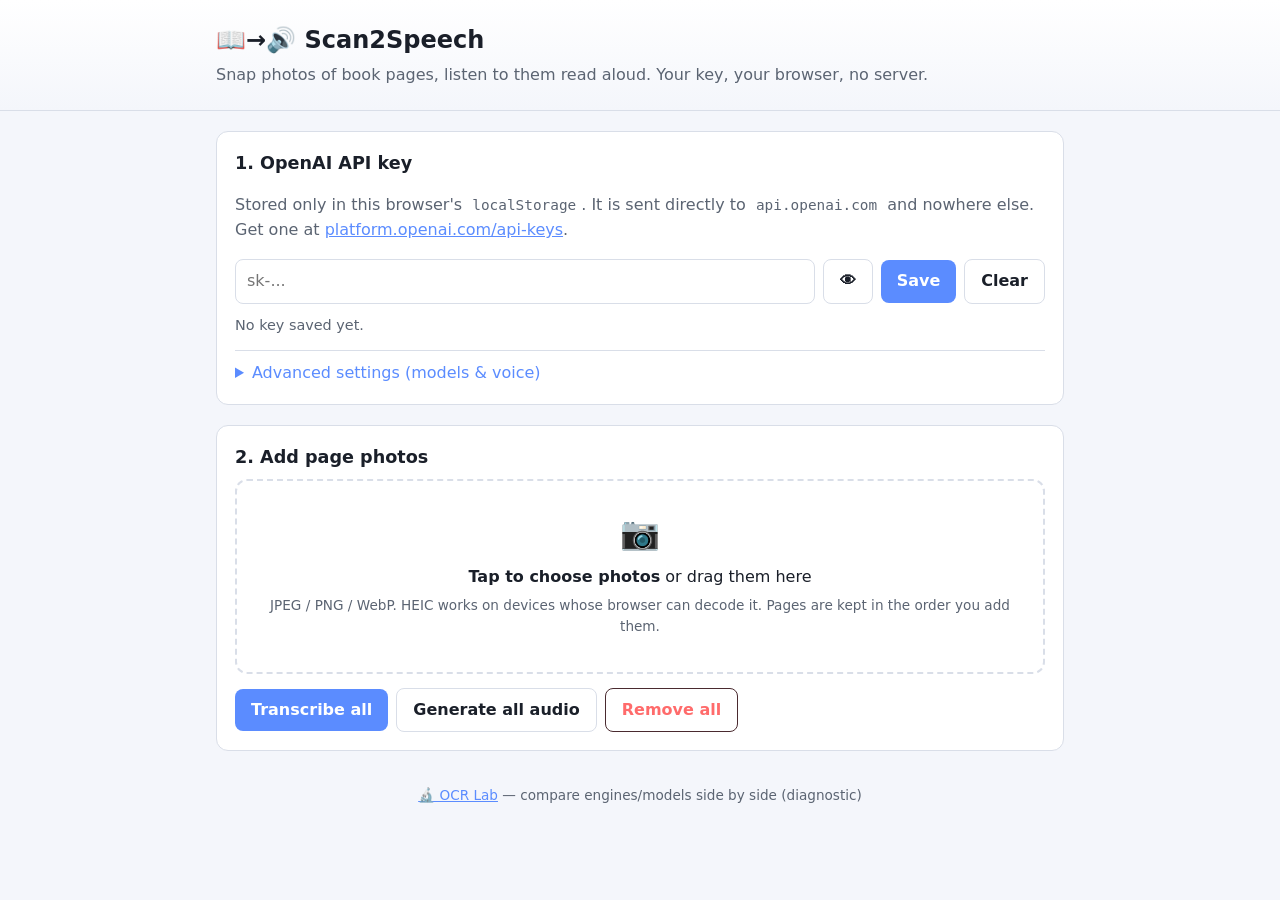
==== index.html @ 03aed1ec "Add OCR Lab (compare.html): side-by-side engine/model comparison + slicing + live reconcile tuning" ====
<!DOCTYPE html>
<html lang="en">
<head>
  <meta charset="UTF-8" />
  <meta name="viewport" content="width=device-width, initial-scale=1.0, viewport-fit=cover" />
  <meta name="color-scheme" content="dark light" />
  <title>Scan2Speech — photos of book pages → audio</title>
  <meta name="description" content="Turn photos of physical book pages into listenable audio with your own OpenAI API key. No server, no account — runs entirely in your browser." />
  <link rel="stylesheet" href="styles.css" />
</head>
<body>
  <header class="app-header">
    <div class="wrap">
      <h1>📖→🔊 Scan2Speech</h1>
      <p class="tagline">Snap photos of book pages, listen to them read aloud. Your key, your browser, no server.</p>
    </div>
  </header>

  <main class="wrap">
    <!-- ───────────────────────── API key ───────────────────────── -->
    <section class="card" id="keyCard">
      <h2>1. OpenAI API key</h2>
      <p class="muted">
        Stored only in this browser's <code>localStorage</code>. It is sent directly to
        <code>api.openai.com</code> and nowhere else. Get one at
        <a href="https://platform.openai.com/api-keys" target="_blank" rel="noopener">platform.openai.com/api-keys</a>.
      </p>
      <div class="row">
        <input id="apiKey" type="password" placeholder="sk-..." autocomplete="off" spellcheck="false" />
        <button id="toggleKey" class="ghost" type="button" title="Show / hide">👁</button>
        <button id="saveKey" type="button">Save</button>
        <button id="clearKey" class="ghost" type="button">Clear</button>
      </div>
      <p id="keyStatus" class="status" aria-live="polite"></p>

      <details id="settings">
        <summary>Advanced settings (models &amp; voice)</summary>
        <div class="settings-grid">
          <label>OCR engine
            <select id="ocrEngine">
              <option value="openai">OpenAI vision (generative)</option>
              <option value="google">Google Cloud Vision (true OCR)</option>
              <option value="reconcile">Both + reconcile (best quality, costs more)</option>
            </select>
            <span class="hint">Reconcile runs Google + OpenAI and merges them with a third pass — needs both keys.</span>
          </label>
          <label>Page language <span class="hint">(optional)</span>
            <input id="ocrLang" type="text" spellcheck="false" placeholder="e.g. Ukrainian or uk — blank to auto-detect" />
            <span class="hint">A hint that sharpens accuracy (language name or ISO code).</span>
          </label>
          <label class="full" id="googleKeyRow" hidden>Google Cloud Vision API key
            <span class="row" style="margin-top:5px">
              <input id="googleKey" type="password" placeholder="AIza..." autocomplete="off" spellcheck="false" />
              <button id="toggleGoogleKey" class="ghost" type="button" title="Show / hide">👁</button>
              <button id="saveGoogleKey" type="button">Save</button>
              <button id="clearGoogleKey" class="ghost" type="button">Clear</button>
            </span>
            <span class="hint" id="googleKeyStatus"></span>
            <span class="hint">Create it in Google Cloud Console with the <b>Cloud Vision API</b> enabled and no HTTP-referrer restriction (or one allowing this site). Sent straight from your browser, like the OpenAI key.</span>
          </label>
          <label id="visionModelRow">Vision model <span class="hint">(OpenAI engine)</span>
            <input id="visionModel" type="text" spellcheck="false" />
            <span class="hint">Any vision-capable chat model. <code>gpt-4o</code> is far more accurate on non-English / handwriting than <code>gpt-4o-mini</code>.</span>
          </label>
          <label>TTS model
            <select id="ttsModel">
              <option value="gpt-4o-mini-tts">gpt-4o-mini-tts (newest, steerable)</option>
              <option value="tts-1">tts-1 (fast)</option>
              <option value="tts-1-hd">tts-1-hd (higher quality)</option>
            </select>
            <input id="ttsModelCustom" type="text" spellcheck="false" placeholder="…or type a custom model id" />
          </label>
          <label>Voice
            <select id="voice"></select>
          </label>
          <label>Max characters per audio chunk
            <input id="maxChars" type="number" min="500" max="4000" step="100" />
            <span class="hint">Kept under the speech endpoint limit. Text is split on sentence boundaries.</span>
          </label>
          <label class="full">Voice instructions <span class="hint">(gpt-4o-mini-tts only)</span>
            <input id="ttsInstructions" type="text" placeholder="e.g. Read in a calm, clear narrator voice." />
          </label>
        </div>
      </details>
    </section>

    <!-- ───────────────────────── Upload ───────────────────────── -->
    <section class="card" id="uploadCard">
      <h2>2. Add page photos</h2>
      <div id="dropzone" class="dropzone" tabindex="0" role="button"
           aria-label="Add photos by clicking or dragging files here">
        <input id="fileInput" type="file" accept="image/*" multiple hidden />
        <div class="dz-inner">
          <div class="dz-icon">📷</div>
          <p><strong>Tap to choose photos</strong> or drag them here</p>
          <p class="muted small">JPEG / PNG / WebP. HEIC works on devices whose browser can decode it. Pages are kept in the order you add them.</p>
        </div>
      </div>
      <div class="row actions" id="batchActions" hidden>
        <button id="transcribeAll" type="button">Transcribe all</button>
        <button id="generateAll" type="button" class="ghost">Generate all audio</button>
        <button id="clearAll" type="button" class="ghost danger">Remove all</button>
        <span id="batchSummary" class="status push-right"></span>
      </div>
    </section>

    <!-- ───────────────────────── Pages ───────────────────────── -->
    <section id="pagesSection" hidden>
      <h2 class="sec-title">3. Review &amp; listen</h2>
      <p class="muted">Edit any transcription before (or after) generating audio — OCR is good but not perfect. Errors on one page never block the others.</p>
      <ol id="pages" class="pages"></ol>
    </section>

    <div class="footer-space"></div>
    <p class="muted small" style="text-align:center; padding:8px 0 24px">
      <a href="compare.html">🔬 OCR Lab</a> — compare engines/models side by side (diagnostic)
    </p>
  </main>

  <!-- ───────────────────────── Player ───────────────────────── -->
  <div id="playerBar" class="player" hidden>
    <div class="wrap player-inner">
      <button id="pBigPlay" class="big-play" type="button" title="Play / pause">▶</button>
      <div class="player-mid">
        <div id="pNow" class="p-now">Nothing playing</div>
        <input id="pSeek" class="seek" type="range" min="0" max="1000" value="0" step="1" aria-label="Seek within current segment" />
        <div class="p-times"><span id="pCur">0:00</span><span id="pDur">0:00</span></div>
      </div>
      <div class="player-ctrls">
        <button id="pPrev" class="ghost" type="button" title="Previous segment">⏮</button>
        <button id="pNext" class="ghost" type="button" title="Next segment">⏭</button>
        <select id="pSpeed" class="speed" title="Playback speed">
          <option value="0.75">0.75×</option>
          <option value="1" selected>1×</option>
          <option value="1.25">1.25×</option>
          <option value="1.5">1.5×</option>
          <option value="1.75">1.75×</option>
          <option value="2">2×</option>
        </select>
      </div>
    </div>
  </div>

  <audio id="audio" preload="auto"></audio>
  <div id="toast" class="toast" aria-live="assertive" hidden></div>

  <script src="app.js"></script>
</body>
</html>
---- styles.css ----
:root {
  --bg: #0f1115;
  --bg-2: #171a21;
  --card: #1b1f28;
  --line: #2a2f3a;
  --fg: #e7eaf0;
  --muted: #9aa3b2;
  --accent: #5b8cff;
  --accent-2: #3f6fe0;
  --good: #3ecf8e;
  --warn: #f5b14c;
  --bad: #ff6b6b;
  --radius: 12px;
  --maxw: 880px;
}

* { box-sizing: border-box; }

html, body {
  margin: 0;
  padding: 0;
  background: var(--bg);
  color: var(--fg);
  font: 16px/1.55 system-ui, -apple-system, "Segoe UI", Roboto, sans-serif;
}

.wrap { max-width: var(--maxw); margin: 0 auto; padding: 0 16px; }

a { color: var(--accent); }

code {
  background: var(--bg-2);
  padding: 1px 5px;
  border-radius: 5px;
  font-size: 0.9em;
}

.muted { color: var(--muted); }
.small { font-size: 0.85em; }
.push-right { margin-left: auto; }

/* ── header ── */
.app-header {
  border-bottom: 1px solid var(--line);
  background: linear-gradient(180deg, #141821, #0f1115);
  padding: 22px 0;
}
.app-header h1 { margin: 0 0 4px; font-size: 1.5rem; }
.tagline { margin: 0; color: var(--muted); }

/* ── cards ── */
main { padding-bottom: 120px; }
.card, #pagesSection { margin-top: 20px; }
.card {
  background: var(--card);
  border: 1px solid var(--line);
  border-radius: var(--radius);
  padding: 18px;
}
.card h2, .sec-title { margin: 0 0 8px; font-size: 1.1rem; }
.sec-title { margin-top: 24px; }

/* ── forms ── */
input[type=text], input[type=password], input[type=number], select, textarea {
  background: var(--bg-2);
  color: var(--fg);
  border: 1px solid var(--line);
  border-radius: 8px;
  padding: 9px 11px;
  font: inherit;
  width: 100%;
}
input:focus, select:focus, textarea:focus, button:focus-visible, .dropzone:focus-visible {
  outline: 2px solid var(--accent);
  outline-offset: 1px;
}

.row { display: flex; gap: 8px; align-items: center; flex-wrap: wrap; margin-top: 10px; }
.row input[type=password], .row input[type=text] { flex: 1 1 220px; }
.actions { margin-top: 14px; }

button {
  background: var(--accent);
  color: #fff;
  border: 0;
  border-radius: 8px;
  padding: 9px 16px;
  font: inherit;
  font-weight: 600;
  cursor: pointer;
  white-space: nowrap;
}
button:hover { background: var(--accent-2); }
button:disabled { opacity: 0.45; cursor: not-allowed; }
button.ghost {
  background: transparent;
  color: var(--fg);
  border: 1px solid var(--line);
}
button.ghost:hover { background: var(--bg-2); }
button.ghost.danger { color: var(--bad); border-color: #4a2a2f; }

.status { margin: 10px 0 0; min-height: 1.2em; font-size: 0.9em; color: var(--muted); }
.status.ok { color: var(--good); }
.status.err { color: var(--bad); }

/* ── settings ── */
details#settings { margin-top: 14px; border-top: 1px solid var(--line); padding-top: 10px; }
summary { cursor: pointer; color: var(--accent); user-select: none; }
.settings-grid { display: grid; grid-template-columns: 1fr 1fr; gap: 14px; margin-top: 14px; }
.settings-grid label { display: flex; flex-direction: column; gap: 5px; font-size: 0.9em; color: var(--muted); }
.settings-grid label.full { grid-column: 1 / -1; }
.settings-grid .hint { font-size: 0.8em; color: var(--muted); }
#ttsModelCustom { margin-top: 6px; }

/* ── dropzone ── */
.dropzone {
  border: 2px dashed var(--line);
  border-radius: var(--radius);
  padding: 28px 16px;
  text-align: center;
  cursor: pointer;
  transition: border-color .15s, background .15s;
}
.dropzone:hover, .dropzone.drag { border-color: var(--accent); background: rgba(91,140,255,0.06); }
.dz-icon { font-size: 2rem; }
.dz-inner p { margin: 6px 0; }

/* ── pages ── */
.pages { list-style: none; margin: 14px 0 0; padding: 0; display: flex; flex-direction: column; gap: 14px; }
.page {
  display: grid;
  grid-template-columns: 96px 1fr;
  gap: 14px;
  background: var(--card);
  border: 1px solid var(--line);
  border-radius: var(--radius);
  padding: 14px;
}
.page.playing { border-color: var(--accent); box-shadow: 0 0 0 1px var(--accent) inset; }
.page .thumb {
  width: 96px; height: 128px;
  object-fit: cover;
  border-radius: 8px;
  background: var(--bg-2);
  border: 1px solid var(--line);
}
.page-body { min-width: 0; }
.page-head { display: flex; align-items: center; gap: 10px; flex-wrap: wrap; }
.page-num { font-weight: 700; }
.page-name { color: var(--muted); font-size: 0.85em; overflow: hidden; text-overflow: ellipsis; white-space: nowrap; max-width: 40%; }

.badge {
  font-size: 0.75em;
  padding: 2px 9px;
  border-radius: 999px;
  border: 1px solid var(--line);
  color: var(--muted);
  white-space: nowrap;
}
.badge.b-transcribing, .badge.b-generating { color: var(--warn); border-color: #4a3f24; }
.badge.b-transcribed { color: var(--accent); border-color: #2a3a5e; }
.badge.b-audio { color: var(--good); border-color: #244a37; }
.badge.b-error { color: var(--bad); border-color: #4a2a2f; }

.page textarea { margin-top: 10px; min-height: 96px; resize: vertical; line-height: 1.5; }
.page-actions { display: flex; gap: 8px; flex-wrap: wrap; margin-top: 10px; align-items: center; }
.page-actions button { padding: 6px 12px; font-size: 0.88em; }
.page-err { color: var(--bad); font-size: 0.85em; margin-top: 8px; }
.chips { font-size: 0.78em; color: var(--muted); }
.spinner {
  width: 13px; height: 13px; border-radius: 50%;
  border: 2px solid var(--line); border-top-color: var(--accent);
  display: inline-block; animation: spin .8s linear infinite; vertical-align: -2px;
}
@keyframes spin { to { transform: rotate(360deg); } }

/* ── player ── */
.player {
  position: fixed; left: 0; right: 0; bottom: 0;
  background: rgba(20,24,32,0.97);
  border-top: 1px solid var(--line);
  backdrop-filter: blur(8px);
  padding: 10px 0 calc(10px + env(safe-area-inset-bottom));
  z-index: 50;
}
.player-inner { display: flex; align-items: center; gap: 14px; }
.big-play {
  width: 52px; height: 52px; border-radius: 50%;
  font-size: 1.2rem; padding: 0; flex: 0 0 auto;
}
.player-mid { flex: 1 1 auto; min-width: 0; }
.p-now { font-size: 0.85em; color: var(--muted); white-space: nowrap; overflow: hidden; text-overflow: ellipsis; }
.seek { width: 100%; margin: 4px 0 0; accent-color: var(--accent); }
.p-times { display: flex; justify-content: space-between; font-size: 0.72em; color: var(--muted); }
.player-ctrls { display: flex; align-items: center; gap: 6px; flex: 0 0 auto; }
.player-ctrls .ghost { padding: 8px 10px; }
.speed { width: auto; padding: 6px 8px; }

/* ── toast ── */
.toast {
  position: fixed; left: 50%; bottom: 96px; transform: translateX(-50%);
  background: #2a1f24; color: var(--fg);
  border: 1px solid var(--bad);
  padding: 10px 16px; border-radius: 10px;
  max-width: 90%; z-index: 60; box-shadow: 0 6px 24px rgba(0,0,0,0.4);
}

.footer-space { height: 12px; }

/* ── responsive ── */
@media (max-width: 560px) {
  .settings-grid { grid-template-columns: 1fr; }
  .page { grid-template-columns: 64px 1fr; }
  .page .thumb { width: 64px; height: 86px; }
  .player-ctrls .ghost { padding: 8px; }
  .speed { padding: 6px 4px; }
}

@media (prefers-color-scheme: light) {
  :root {
    --bg: #f4f6fb; --bg-2: #fff; --card: #fff; --line: #d9dee8;
    --fg: #1a1f29; --muted: #5b6472;
  }
  .app-header { background: linear-gradient(180deg, #fff, #f4f6fb); }
  .toast { background: #fff; }
}
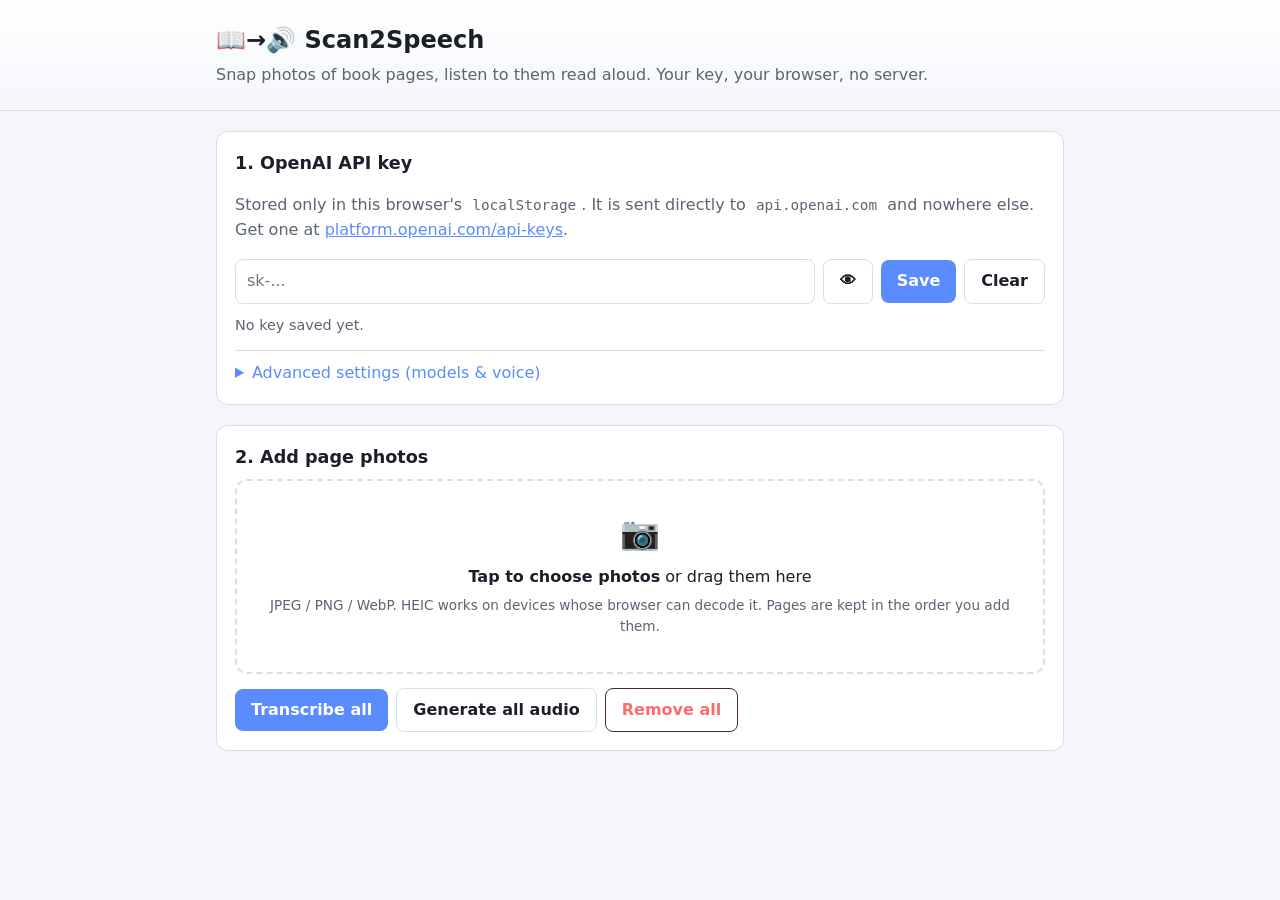
==== commit b107f33d: "Streamline to OpenAI-only: remove Google Vision + reconcile + OCR lab; gpt-5.5 default with settings" ====
--- a/index.html
+++ b/index.html
@@ -36,31 +36,13 @@
       <details id="settings">
         <summary>Advanced settings (models &amp; voice)</summary>
         <div class="settings-grid">
-          <label>OCR engine
-            <select id="ocrEngine">
-              <option value="openai">OpenAI vision (generative)</option>
-              <option value="google">Google Cloud Vision (true OCR)</option>
-              <option value="reconcile">Both + reconcile (best quality, costs more)</option>
-            </select>
-            <span class="hint">Reconcile runs Google + OpenAI and merges them with a third pass — needs both keys.</span>
+          <label>Vision model
+            <input id="visionModel" type="text" spellcheck="false" />
+            <span class="hint">Any vision-capable chat model. <code>gpt-5.5</code> (default) tested most faithful on dense non-English pages; <code>gpt-4o</code>/<code>gpt-4.1</code> are good fallbacks. Avoid <code>-mini</code> (misreads).</span>
           </label>
           <label>Page language <span class="hint">(optional)</span>
-            <input id="ocrLang" type="text" spellcheck="false" placeholder="e.g. Ukrainian or uk — blank to auto-detect" />
-            <span class="hint">A hint that sharpens accuracy (language name or ISO code).</span>
-          </label>
-          <label class="full" id="googleKeyRow" hidden>Google Cloud Vision API key
-            <span class="row" style="margin-top:5px">
-              <input id="googleKey" type="password" placeholder="AIza..." autocomplete="off" spellcheck="false" />
-              <button id="toggleGoogleKey" class="ghost" type="button" title="Show / hide">👁</button>
-              <button id="saveGoogleKey" type="button">Save</button>
-              <button id="clearGoogleKey" class="ghost" type="button">Clear</button>
-            </span>
-            <span class="hint" id="googleKeyStatus"></span>
-            <span class="hint">Create it in Google Cloud Console with the <b>Cloud Vision API</b> enabled and no HTTP-referrer restriction (or one allowing this site). Sent straight from your browser, like the OpenAI key.</span>
-          </label>
-          <label id="visionModelRow">Vision model <span class="hint">(OpenAI engine)</span>
-            <input id="visionModel" type="text" spellcheck="false" />
-            <span class="hint">Any vision-capable chat model. <code>gpt-4o</code> is far more accurate on non-English / handwriting than <code>gpt-4o-mini</code>.</span>
+            <input id="ocrLang" type="text" spellcheck="false" placeholder="e.g. Ukrainian — blank to auto-detect" />
+            <span class="hint">A hint that sharpens transcription accuracy.</span>
           </label>
           <label>TTS model
             <select id="ttsModel">
@@ -112,9 +94,6 @@
     </section>
 
     <div class="footer-space"></div>
-    <p class="muted small" style="text-align:center; padding:8px 0 24px">
-      <a href="compare.html">🔬 OCR Lab</a> — compare engines/models side by side (diagnostic)
-    </p>
   </main>
 
   <!-- ───────────────────────── Player ───────────────────────── -->
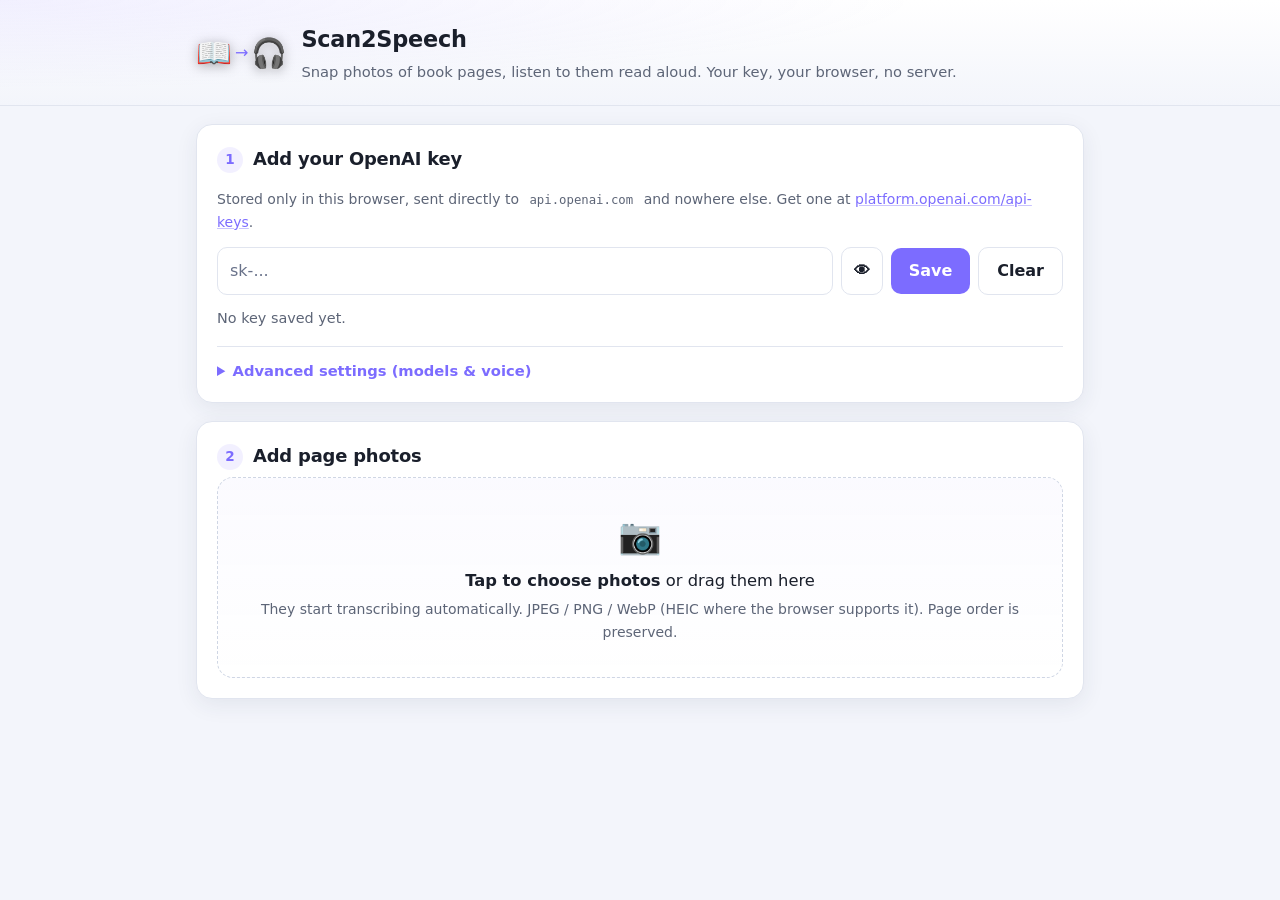
==== commit 310db116: "Usability + design pass: auto-transcribe on upload, scroll-to-pages, progress bar, refreshed UI" ====
--- a/index.html
+++ b/index.html
@@ -10,24 +10,29 @@
 </head>
 <body>
   <header class="app-header">
-    <div class="wrap">
-      <h1>📖→🔊 Scan2Speech</h1>
-      <p class="tagline">Snap photos of book pages, listen to them read aloud. Your key, your browser, no server.</p>
+    <div class="wrap header-inner">
+      <div class="logo">📖<span class="logo-arrow">→</span>🎧</div>
+      <div>
+        <h1>Scan2Speech</h1>
+        <p class="tagline">Snap photos of book pages, listen to them read aloud. Your key, your browser, no server.</p>
+      </div>
     </div>
   </header>
 
   <main class="wrap">
     <!-- ───────────────────────── API key ───────────────────────── -->
     <section class="card" id="keyCard">
-      <h2>1. OpenAI API key</h2>
-      <p class="muted">
-        Stored only in this browser's <code>localStorage</code>. It is sent directly to
-        <code>api.openai.com</code> and nowhere else. Get one at
-        <a href="https://platform.openai.com/api-keys" target="_blank" rel="noopener">platform.openai.com/api-keys</a>.
+      <div class="card-head">
+        <span class="step">1</span>
+        <h2>Add your OpenAI key</h2>
+      </div>
+      <p class="muted small">
+        Stored only in this browser, sent directly to <code>api.openai.com</code> and nowhere else.
+        Get one at <a href="https://platform.openai.com/api-keys" target="_blank" rel="noopener">platform.openai.com/api-keys</a>.
       </p>
       <div class="row">
         <input id="apiKey" type="password" placeholder="sk-..." autocomplete="off" spellcheck="false" />
-        <button id="toggleKey" class="ghost" type="button" title="Show / hide">👁</button>
+        <button id="toggleKey" class="ghost icon" type="button" title="Show / hide" aria-label="Show or hide key">👁</button>
         <button id="saveKey" type="button">Save</button>
         <button id="clearKey" class="ghost" type="button">Clear</button>
       </div>
@@ -68,28 +73,39 @@
 
     <!-- ───────────────────────── Upload ───────────────────────── -->
     <section class="card" id="uploadCard">
-      <h2>2. Add page photos</h2>
+      <div class="card-head">
+        <span class="step">2</span>
+        <h2>Add page photos</h2>
+      </div>
       <div id="dropzone" class="dropzone" tabindex="0" role="button"
            aria-label="Add photos by clicking or dragging files here">
         <input id="fileInput" type="file" accept="image/*" multiple hidden />
         <div class="dz-inner">
           <div class="dz-icon">📷</div>
-          <p><strong>Tap to choose photos</strong> or drag them here</p>
-          <p class="muted small">JPEG / PNG / WebP. HEIC works on devices whose browser can decode it. Pages are kept in the order you add them.</p>
+          <p class="dz-title"><strong>Tap to choose photos</strong> or drag them here</p>
+          <p class="muted small">They start transcribing automatically. JPEG / PNG / WebP (HEIC where the browser supports it). Page order is preserved.</p>
         </div>
       </div>
-      <div class="row actions" id="batchActions" hidden>
-        <button id="transcribeAll" type="button">Transcribe all</button>
-        <button id="generateAll" type="button" class="ghost">Generate all audio</button>
-        <button id="clearAll" type="button" class="ghost danger">Remove all</button>
-        <span id="batchSummary" class="status push-right"></span>
+      <div class="batch-bar" id="batchActions" hidden>
+        <div class="progress-track" id="progressWrap"><div class="progress-fill" id="progressFill"></div></div>
+        <div class="batch-row">
+          <span id="batchSummary" class="status"></span>
+          <span class="batch-btns">
+            <button id="generateAll" type="button">🎧 Generate all audio</button>
+            <button id="transcribeAll" type="button" class="ghost">Re-transcribe all</button>
+            <button id="clearAll" type="button" class="ghost danger">Remove all</button>
+          </span>
+        </div>
       </div>
     </section>
 
     <!-- ───────────────────────── Pages ───────────────────────── -->
     <section id="pagesSection" hidden>
-      <h2 class="sec-title">3. Review &amp; listen</h2>
-      <p class="muted">Edit any transcription before (or after) generating audio — OCR is good but not perfect. Errors on one page never block the others.</p>
+      <div class="card-head">
+        <span class="step">3</span>
+        <h2>Review &amp; listen</h2>
+      </div>
+      <p class="muted small">Edit any transcription before (or after) generating audio — OCR is good but not perfect. An error on one page never blocks the others.</p>
       <ol id="pages" class="pages"></ol>
     </section>
 
@@ -106,8 +122,8 @@
         <div class="p-times"><span id="pCur">0:00</span><span id="pDur">0:00</span></div>
       </div>
       <div class="player-ctrls">
-        <button id="pPrev" class="ghost" type="button" title="Previous segment">⏮</button>
-        <button id="pNext" class="ghost" type="button" title="Next segment">⏭</button>
+        <button id="pPrev" class="ghost icon" type="button" title="Previous segment">⏮</button>
+        <button id="pNext" class="ghost icon" type="button" title="Next segment">⏭</button>
         <select id="pSpeed" class="speed" title="Playback speed">
           <option value="0.75">0.75×</option>
           <option value="1" selected>1×</option>
--- a/styles.css
+++ b/styles.css
@@ -1,17 +1,21 @@
 :root {
-  --bg: #0f1115;
-  --bg-2: #171a21;
-  --card: #1b1f28;
-  --line: #2a2f3a;
-  --fg: #e7eaf0;
-  --muted: #9aa3b2;
-  --accent: #5b8cff;
-  --accent-2: #3f6fe0;
-  --good: #3ecf8e;
+  --bg: #0e1016;
+  --bg-2: #161922;
+  --card: #1a1e29;
+  --line: #2b3140;
+  --line-2: #3a4256;
+  --fg: #eaedf4;
+  --muted: #98a1b3;
+  --accent: #7c6cff;
+  --accent-2: #6a58f5;
+  --accent-soft: rgba(124, 108, 255, 0.14);
+  --good: #43d6a0;
   --warn: #f5b14c;
   --bad: #ff6b6b;
-  --radius: 12px;
-  --maxw: 880px;
+  --radius: 16px;
+  --radius-sm: 10px;
+  --maxw: 920px;
+  --shadow: 0 8px 30px rgba(0, 0, 0, 0.28);
 }
 
 * { box-sizing: border-box; }
@@ -21,207 +25,265 @@
   padding: 0;
   background: var(--bg);
   color: var(--fg);
-  font: 16px/1.55 system-ui, -apple-system, "Segoe UI", Roboto, sans-serif;
+  font: 16px/1.6 system-ui, -apple-system, "Segoe UI", Roboto, sans-serif;
+  -webkit-font-smoothing: antialiased;
 }
 
 .wrap { max-width: var(--maxw); margin: 0 auto; padding: 0 16px; }
-
-a { color: var(--accent); }
+a { color: var(--accent); text-decoration-color: rgba(124, 108, 255, 0.4); }
 
 code {
   background: var(--bg-2);
-  padding: 1px 5px;
-  border-radius: 5px;
-  font-size: 0.9em;
+  padding: 1px 6px;
+  border-radius: 6px;
+  font-size: 0.88em;
 }
 
 .muted { color: var(--muted); }
-.small { font-size: 0.85em; }
-.push-right { margin-left: auto; }
+.small { font-size: 0.875em; }
 
 /* ── header ── */
 .app-header {
   border-bottom: 1px solid var(--line);
-  background: linear-gradient(180deg, #141821, #0f1115);
+  background:
+    radial-gradient(120% 140% at 0% 0%, rgba(124, 108, 255, 0.16), transparent 60%),
+    linear-gradient(180deg, #141826, var(--bg));
   padding: 22px 0;
 }
-.app-header h1 { margin: 0 0 4px; font-size: 1.5rem; }
-.tagline { margin: 0; color: var(--muted); }
-
-/* ── cards ── */
-main { padding-bottom: 120px; }
-.card, #pagesSection { margin-top: 20px; }
+.header-inner { display: flex; align-items: center; gap: 14px; }
+.logo { font-size: 1.8rem; display: flex; align-items: center; gap: 2px; filter: drop-shadow(0 2px 6px rgba(0,0,0,0.3)); }
+.logo-arrow { font-size: 1rem; color: var(--accent); margin: 0 1px; }
+.app-header h1 { margin: 0; font-size: 1.4rem; letter-spacing: -0.01em; }
+.tagline { margin: 2px 0 0; color: var(--muted); font-size: 0.92rem; }
+
+/* ── layout ── */
+main { padding-bottom: 132px; }
+.card { margin-top: 18px; }
 .card {
   background: var(--card);
   border: 1px solid var(--line);
   border-radius: var(--radius);
-  padding: 18px;
-}
-.card h2, .sec-title { margin: 0 0 8px; font-size: 1.1rem; }
-.sec-title { margin-top: 24px; }
+  padding: 20px;
+  box-shadow: var(--shadow);
+}
+.card-head { display: flex; align-items: center; gap: 10px; margin-bottom: 6px; }
+.card-head h2, #pagesSection h2 { margin: 0; font-size: 1.12rem; letter-spacing: -0.01em; }
+.step {
+  display: inline-grid; place-items: center;
+  width: 26px; height: 26px; flex: 0 0 auto;
+  border-radius: 50%;
+  background: var(--accent-soft); color: var(--accent);
+  font-size: 0.85rem; font-weight: 700;
+}
+#pagesSection { margin-top: 26px; }
+#pagesSection .card-head { margin-bottom: 6px; }
 
 /* ── forms ── */
 input[type=text], input[type=password], input[type=number], select, textarea {
   background: var(--bg-2);
   color: var(--fg);
   border: 1px solid var(--line);
-  border-radius: 8px;
-  padding: 9px 11px;
+  border-radius: var(--radius-sm);
+  padding: 10px 12px;
   font: inherit;
   width: 100%;
-}
-input:focus, select:focus, textarea:focus, button:focus-visible, .dropzone:focus-visible {
-  outline: 2px solid var(--accent);
-  outline-offset: 1px;
-}
-
-.row { display: flex; gap: 8px; align-items: center; flex-wrap: wrap; margin-top: 10px; }
+  transition: border-color .15s, box-shadow .15s;
+}
+input::placeholder, textarea::placeholder { color: #69728a; }
+input:focus, select:focus, textarea:focus {
+  outline: none;
+  border-color: var(--accent);
+  box-shadow: 0 0 0 3px var(--accent-soft);
+}
+button:focus-visible, .dropzone:focus-visible { outline: 2px solid var(--accent); outline-offset: 2px; }
+
+.row { display: flex; gap: 8px; align-items: center; flex-wrap: wrap; margin-top: 12px; }
 .row input[type=password], .row input[type=text] { flex: 1 1 220px; }
-.actions { margin-top: 14px; }
 
 button {
   background: var(--accent);
   color: #fff;
   border: 0;
-  border-radius: 8px;
-  padding: 9px 16px;
+  border-radius: var(--radius-sm);
+  padding: 10px 18px;
   font: inherit;
   font-weight: 600;
   cursor: pointer;
   white-space: nowrap;
+  transition: background .15s, transform .05s, opacity .15s;
 }
 button:hover { background: var(--accent-2); }
-button:disabled { opacity: 0.45; cursor: not-allowed; }
-button.ghost {
-  background: transparent;
-  color: var(--fg);
-  border: 1px solid var(--line);
-}
-button.ghost:hover { background: var(--bg-2); }
-button.ghost.danger { color: var(--bad); border-color: #4a2a2f; }
-
-.status { margin: 10px 0 0; min-height: 1.2em; font-size: 0.9em; color: var(--muted); }
+button:active { transform: translateY(1px); }
+button:disabled { opacity: 0.4; cursor: not-allowed; }
+button.ghost { background: transparent; color: var(--fg); border: 1px solid var(--line); }
+button.ghost:hover { background: var(--bg-2); border-color: var(--line-2); }
+button.ghost.danger { color: var(--bad); border-color: #4a2a30; }
+button.ghost.danger:hover { background: rgba(255, 107, 107, 0.08); }
+button.icon { padding: 10px 12px; }
+
+.status { margin: 12px 0 0; min-height: 1.2em; font-size: 0.9em; color: var(--muted); }
 .status.ok { color: var(--good); }
 .status.err { color: var(--bad); }
 
 /* ── settings ── */
-details#settings { margin-top: 14px; border-top: 1px solid var(--line); padding-top: 10px; }
-summary { cursor: pointer; color: var(--accent); user-select: none; }
-.settings-grid { display: grid; grid-template-columns: 1fr 1fr; gap: 14px; margin-top: 14px; }
-.settings-grid label { display: flex; flex-direction: column; gap: 5px; font-size: 0.9em; color: var(--muted); }
+details#settings { margin-top: 16px; border-top: 1px solid var(--line); padding-top: 12px; }
+summary { cursor: pointer; color: var(--accent); user-select: none; font-size: 0.92rem; font-weight: 600; }
+.settings-grid { display: grid; grid-template-columns: 1fr 1fr; gap: 16px; margin-top: 16px; }
+.settings-grid label { display: flex; flex-direction: column; gap: 6px; font-size: 0.9em; color: var(--muted); }
 .settings-grid label.full { grid-column: 1 / -1; }
-.settings-grid .hint { font-size: 0.8em; color: var(--muted); }
+.settings-grid .hint { font-size: 0.8em; color: var(--muted); opacity: 0.85; }
 #ttsModelCustom { margin-top: 6px; }
 
 /* ── dropzone ── */
 .dropzone {
-  border: 2px dashed var(--line);
+  border: 1.5px dashed var(--line-2);
   border-radius: var(--radius);
-  padding: 28px 16px;
+  padding: 30px 16px;
   text-align: center;
   cursor: pointer;
-  transition: border-color .15s, background .15s;
-}
-.dropzone:hover, .dropzone.drag { border-color: var(--accent); background: rgba(91,140,255,0.06); }
-.dz-icon { font-size: 2rem; }
-.dz-inner p { margin: 6px 0; }
+  transition: border-color .15s, background .15s, transform .1s;
+  background: linear-gradient(180deg, rgba(124,108,255,0.03), transparent);
+}
+.dropzone:hover, .dropzone.drag {
+  border-color: var(--accent);
+  background: var(--accent-soft);
+}
+.dropzone.drag { transform: scale(1.005); }
+.dz-icon { font-size: 2.2rem; }
+.dz-title { margin: 8px 0 4px; font-size: 1.02rem; }
+.dz-inner p { margin: 4px 0; }
+
+/* ── batch bar ── */
+.batch-bar { margin-top: 16px; }
+.progress-track {
+  height: 6px;
+  border-radius: 999px;
+  background: var(--bg-2);
+  overflow: hidden;
+  border: 1px solid var(--line);
+}
+.progress-fill {
+  height: 100%;
+  width: 0%;
+  border-radius: 999px;
+  background: linear-gradient(90deg, var(--accent), #57c8ff);
+  transition: width .35s ease;
+}
+.batch-row { display: flex; align-items: center; gap: 12px; flex-wrap: wrap; margin-top: 10px; }
+.batch-row .status { margin: 0; flex: 1 1 auto; }
+.batch-btns { display: flex; gap: 8px; flex-wrap: wrap; }
+.batch-btns button { padding: 8px 14px; font-size: 0.92em; }
 
 /* ── pages ── */
-.pages { list-style: none; margin: 14px 0 0; padding: 0; display: flex; flex-direction: column; gap: 14px; }
+.pages { list-style: none; margin: 16px 0 0; padding: 0; display: flex; flex-direction: column; gap: 14px; }
 .page {
   display: grid;
-  grid-template-columns: 96px 1fr;
-  gap: 14px;
+  grid-template-columns: 92px 1fr;
+  gap: 16px;
   background: var(--card);
   border: 1px solid var(--line);
   border-radius: var(--radius);
-  padding: 14px;
-}
-.page.playing { border-color: var(--accent); box-shadow: 0 0 0 1px var(--accent) inset; }
+  padding: 16px;
+  box-shadow: var(--shadow);
+  transition: border-color .2s, box-shadow .2s;
+}
+.page.playing { border-color: var(--accent); box-shadow: 0 0 0 1px var(--accent), 0 0 24px rgba(124,108,255,0.18); }
 .page .thumb {
-  width: 96px; height: 128px;
+  width: 92px; height: 124px;
   object-fit: cover;
-  border-radius: 8px;
+  border-radius: var(--radius-sm);
   background: var(--bg-2);
   border: 1px solid var(--line);
 }
 .page-body { min-width: 0; }
 .page-head { display: flex; align-items: center; gap: 10px; flex-wrap: wrap; }
-.page-num { font-weight: 700; }
-.page-name { color: var(--muted); font-size: 0.85em; overflow: hidden; text-overflow: ellipsis; white-space: nowrap; max-width: 40%; }
+.page-num { font-weight: 700; font-size: 0.98rem; }
+.page-name { color: var(--muted); font-size: 0.82em; overflow: hidden; text-overflow: ellipsis; white-space: nowrap; max-width: 38%; }
 
 .badge {
-  font-size: 0.75em;
-  padding: 2px 9px;
+  font-size: 0.74em;
+  font-weight: 600;
+  padding: 3px 10px;
   border-radius: 999px;
   border: 1px solid var(--line);
   color: var(--muted);
   white-space: nowrap;
-}
-.badge.b-transcribing, .badge.b-generating { color: var(--warn); border-color: #4a3f24; }
-.badge.b-transcribed { color: var(--accent); border-color: #2a3a5e; }
-.badge.b-audio { color: var(--good); border-color: #244a37; }
-.badge.b-error { color: var(--bad); border-color: #4a2a2f; }
-
-.page textarea { margin-top: 10px; min-height: 96px; resize: vertical; line-height: 1.5; }
-.page-actions { display: flex; gap: 8px; flex-wrap: wrap; margin-top: 10px; align-items: center; }
-.page-actions button { padding: 6px 12px; font-size: 0.88em; }
-.page-err { color: var(--bad); font-size: 0.85em; margin-top: 8px; }
+  display: inline-flex; align-items: center; gap: 5px;
+}
+.badge.b-transcribing, .badge.b-generating { color: var(--warn); border-color: #4a3f24; background: rgba(245,177,76,0.08); }
+.badge.b-transcribed { color: #8aa6ff; border-color: #2c3a63; background: rgba(124,108,255,0.08); }
+.badge.b-audio { color: var(--good); border-color: #234a3a; background: rgba(67,214,160,0.08); }
+.badge.b-error { color: var(--bad); border-color: #4a2a30; background: rgba(255,107,107,0.08); }
+
+.page textarea { margin-top: 12px; min-height: 110px; resize: vertical; line-height: 1.6; }
+.page-actions { display: flex; gap: 8px; flex-wrap: wrap; margin-top: 12px; align-items: center; }
+.page-actions button { padding: 7px 13px; font-size: 0.86em; }
+.page-err { color: var(--bad); font-size: 0.85em; margin-top: 10px; background: rgba(255,107,107,0.07); border: 1px solid #4a2a30; border-radius: var(--radius-sm); padding: 8px 10px; }
 .chips { font-size: 0.78em; color: var(--muted); }
 .spinner {
-  width: 13px; height: 13px; border-radius: 50%;
-  border: 2px solid var(--line); border-top-color: var(--accent);
-  display: inline-block; animation: spin .8s linear infinite; vertical-align: -2px;
+  width: 12px; height: 12px; border-radius: 50%;
+  border: 2px solid rgba(255,255,255,0.18); border-top-color: currentColor;
+  display: inline-block; animation: spin .7s linear infinite;
 }
 @keyframes spin { to { transform: rotate(360deg); } }
 
 /* ── player ── */
 .player {
   position: fixed; left: 0; right: 0; bottom: 0;
-  background: rgba(20,24,32,0.97);
+  background: rgba(20, 23, 32, 0.86);
   border-top: 1px solid var(--line);
-  backdrop-filter: blur(8px);
-  padding: 10px 0 calc(10px + env(safe-area-inset-bottom));
+  backdrop-filter: blur(14px); -webkit-backdrop-filter: blur(14px);
+  padding: 12px 0 calc(12px + env(safe-area-inset-bottom));
   z-index: 50;
+  box-shadow: 0 -8px 30px rgba(0,0,0,0.3);
 }
 .player-inner { display: flex; align-items: center; gap: 14px; }
 .big-play {
-  width: 52px; height: 52px; border-radius: 50%;
-  font-size: 1.2rem; padding: 0; flex: 0 0 auto;
+  width: 56px; height: 56px; border-radius: 50%;
+  font-size: 1.25rem; padding: 0; flex: 0 0 auto;
+  box-shadow: 0 4px 16px rgba(124,108,255,0.4);
 }
 .player-mid { flex: 1 1 auto; min-width: 0; }
-.p-now { font-size: 0.85em; color: var(--muted); white-space: nowrap; overflow: hidden; text-overflow: ellipsis; }
-.seek { width: 100%; margin: 4px 0 0; accent-color: var(--accent); }
-.p-times { display: flex; justify-content: space-between; font-size: 0.72em; color: var(--muted); }
+.p-now { font-size: 0.86em; color: var(--fg); white-space: nowrap; overflow: hidden; text-overflow: ellipsis; font-weight: 500; }
+.seek { width: 100%; margin: 6px 0 0; accent-color: var(--accent); height: 4px; }
+.p-times { display: flex; justify-content: space-between; font-size: 0.72em; color: var(--muted); margin-top: 2px; }
 .player-ctrls { display: flex; align-items: center; gap: 6px; flex: 0 0 auto; }
-.player-ctrls .ghost { padding: 8px 10px; }
-.speed { width: auto; padding: 6px 8px; }
+.player-ctrls .icon { padding: 9px 11px; }
+.speed { width: auto; padding: 8px 8px; }
 
 /* ── toast ── */
 .toast {
-  position: fixed; left: 50%; bottom: 96px; transform: translateX(-50%);
-  background: #2a1f24; color: var(--fg);
-  border: 1px solid var(--bad);
-  padding: 10px 16px; border-radius: 10px;
-  max-width: 90%; z-index: 60; box-shadow: 0 6px 24px rgba(0,0,0,0.4);
-}
+  position: fixed; left: 50%; bottom: 104px; transform: translateX(-50%);
+  background: #232838; color: var(--fg);
+  border: 1px solid var(--line-2);
+  padding: 11px 18px; border-radius: 12px;
+  max-width: 90%; z-index: 60; box-shadow: 0 8px 30px rgba(0,0,0,0.45);
+  font-size: 0.92em;
+  animation: toast-in .2s ease;
+}
+@keyframes toast-in { from { opacity: 0; transform: translate(-50%, 8px); } }
 
 .footer-space { height: 12px; }
 
 /* ── responsive ── */
 @media (max-width: 560px) {
   .settings-grid { grid-template-columns: 1fr; }
-  .page { grid-template-columns: 64px 1fr; }
-  .page .thumb { width: 64px; height: 86px; }
-  .player-ctrls .ghost { padding: 8px; }
-  .speed { padding: 6px 4px; }
+  .page { grid-template-columns: 60px 1fr; gap: 12px; padding: 13px; }
+  .page .thumb { width: 60px; height: 82px; }
+  .batch-row .status { flex-basis: 100%; }
+  .player-ctrls .icon { padding: 9px; }
+  .speed { padding: 8px 4px; }
+  .app-header h1 { font-size: 1.25rem; }
 }
 
 @media (prefers-color-scheme: light) {
   :root {
-    --bg: #f4f6fb; --bg-2: #fff; --card: #fff; --line: #d9dee8;
-    --fg: #1a1f29; --muted: #5b6472;
+    --bg: #f3f5fb; --bg-2: #fff; --card: #fff; --line: #e1e5ef; --line-2: #cfd6e4;
+    --fg: #1a1f2b; --muted: #5d6577;
+    --accent-soft: rgba(124, 108, 255, 0.1);
+    --shadow: 0 6px 22px rgba(40, 50, 80, 0.08);
   }
-  .app-header { background: linear-gradient(180deg, #fff, #f4f6fb); }
+  .app-header { background: radial-gradient(120% 140% at 0% 0%, rgba(124,108,255,0.1), transparent 60%), linear-gradient(180deg, #fff, var(--bg)); }
+  .player { background: rgba(255,255,255,0.85); }
   .toast { background: #fff; }
 }
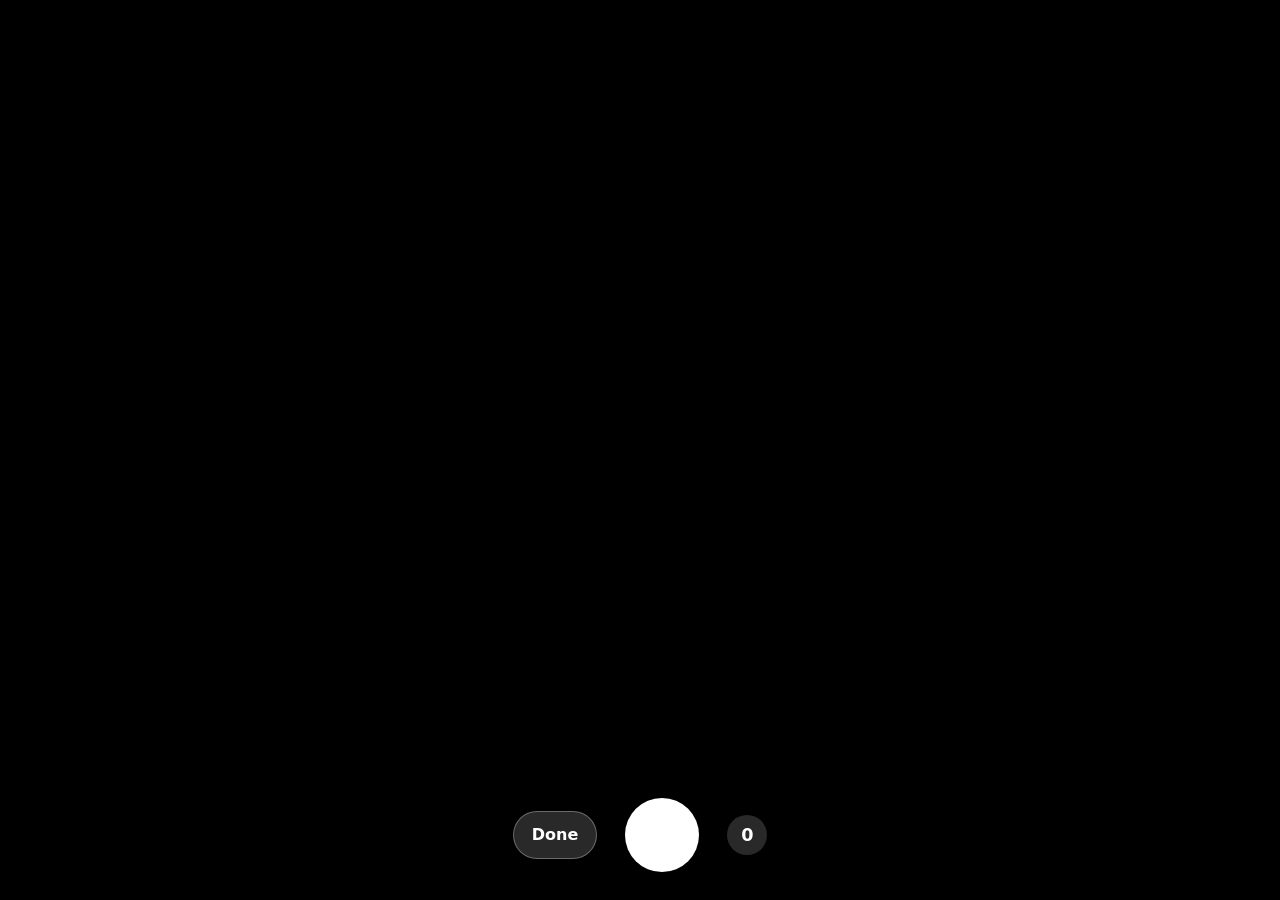
==== commit bdc484ba: "Add in-app camera capture + per-page rotate and best-effort auto-fix (orient/deskew/crop), non-destr" ====
--- a/index.html
+++ b/index.html
@@ -67,6 +67,7 @@
           <label class="full">Voice instructions <span class="hint">(gpt-4o-mini-tts only)</span>
             <input id="ttsInstructions" type="text" placeholder="e.g. Read in a calm, clear narrator voice." />
           </label>
+          <label class="full check"><input id="autoFix" type="checkbox" /> Auto-straighten &amp; crop new photos <span class="hint">(orient, deskew, trim to text)</span></label>
         </div>
       </details>
     </section>
@@ -77,13 +78,14 @@
         <span class="step">2</span>
         <h2>Add page photos</h2>
       </div>
+      <button id="cameraBtn" type="button" class="cam-open">📷 Take photos with camera</button>
       <div id="dropzone" class="dropzone" tabindex="0" role="button"
            aria-label="Add photos by clicking or dragging files here">
         <input id="fileInput" type="file" accept="image/*" multiple hidden />
         <div class="dz-inner">
-          <div class="dz-icon">📷</div>
-          <p class="dz-title"><strong>Tap to choose photos</strong> or drag them here</p>
-          <p class="muted small">They start transcribing automatically. JPEG / PNG / WebP (HEIC where the browser supports it). Page order is preserved.</p>
+          <div class="dz-icon">🖼️</div>
+          <p class="dz-title"><strong>…or choose existing photos</strong> (or drag them here)</p>
+          <p class="muted small">They start transcribing automatically and are auto-straightened &amp; cropped. JPEG / PNG / WebP (HEIC where the browser supports it). Page order is preserved.</p>
         </div>
       </div>
       <div class="batch-bar" id="batchActions" hidden>
@@ -91,7 +93,8 @@
         <div class="batch-row">
           <span id="batchSummary" class="status"></span>
           <span class="batch-btns">
-            <button id="generateAll" type="button">🎧 Generate all audio</button>
+            <button id="generateAll" type="button">🎧 Convert all to audio</button>
+            <button id="downloadAll" type="button" class="ghost">⬇ Download all</button>
             <button id="transcribeAll" type="button" class="ghost">Re-transcribe all</button>
             <button id="clearAll" type="button" class="ghost danger">Remove all</button>
           </span>
@@ -111,6 +114,17 @@
 
     <div class="footer-space"></div>
   </main>
+
+  <!-- ───────────────────────── Camera ───────────────────────── -->
+  <div id="cameraOverlay" class="cam" hidden>
+    <video id="camVideo" class="cam-video" playsinline autoplay muted></video>
+    <p id="camError" class="cam-error" hidden></p>
+    <div class="cam-controls">
+      <button id="camClose" type="button" class="cam-done">Done</button>
+      <button id="camShutter" type="button" class="cam-shutter" aria-label="Capture photo"></button>
+      <span id="camCount" class="cam-count" title="Photos captured">0</span>
+    </div>
+  </div>
 
   <!-- ───────────────────────── Player ───────────────────────── -->
   <div id="playerBar" class="player" hidden>
--- a/styles.css
+++ b/styles.css
@@ -153,6 +153,56 @@
 .dz-title { margin: 8px 0 4px; font-size: 1.02rem; }
 .dz-inner p { margin: 4px 0; }
 
+/* ── camera ── */
+.cam-open {
+  width: 100%;
+  padding: 14px;
+  font-size: 1.02rem;
+  margin-bottom: 12px;
+  box-shadow: 0 4px 16px rgba(124, 108, 255, 0.32);
+}
+.check { flex-direction: row !important; align-items: center; gap: 8px !important; color: var(--fg) !important; }
+.check input { width: auto; }
+.act-sep { width: 1px; align-self: stretch; background: var(--line); margin: 0 2px; }
+.page-actions .icon { padding: 7px 10px; font-size: 1rem; line-height: 1; }
+
+.cam {
+  position: fixed; inset: 0; z-index: 100;
+  background: #000;
+  display: flex; flex-direction: column; align-items: center; justify-content: center;
+}
+.cam-video { width: 100%; height: 100%; object-fit: contain; }
+.cam-error {
+  position: absolute; top: 16px; left: 16px; right: 16px;
+  background: rgba(40, 20, 24, 0.92); color: #fff;
+  border: 1px solid var(--bad); border-radius: 12px; padding: 12px 14px;
+  font-size: 0.9rem;
+}
+.cam-controls {
+  position: absolute; left: 0; right: 0; bottom: 0;
+  display: flex; align-items: center; justify-content: center; gap: 28px;
+  padding: 20px 20px calc(28px + env(safe-area-inset-bottom));
+  background: linear-gradient(180deg, transparent, rgba(0, 0, 0, 0.55));
+}
+.cam-done {
+  background: rgba(255, 255, 255, 0.16); color: #fff;
+  border: 1px solid rgba(255, 255, 255, 0.3);
+  padding: 10px 18px; border-radius: 999px;
+}
+.cam-done:hover { background: rgba(255, 255, 255, 0.26); }
+.cam-shutter {
+  width: 74px; height: 74px; border-radius: 50%; padding: 0;
+  background: #fff; border: 4px solid rgba(255, 255, 255, 0.55);
+  box-shadow: 0 0 0 2px rgba(0, 0, 0, 0.3);
+  transition: transform .1s;
+}
+.cam-shutter:hover { background: #fff; }
+.cam-shutter:active, .cam-shutter.flash { transform: scale(0.9); }
+.cam-count {
+  min-width: 40px; text-align: center; color: #fff; font-weight: 700; font-size: 1.1rem;
+  background: rgba(255, 255, 255, 0.16); border-radius: 999px; padding: 6px 10px;
+}
+
 /* ── batch bar ── */
 .batch-bar { margin-top: 16px; }
 .progress-track {
@@ -194,7 +244,29 @@
   border-radius: var(--radius-sm);
   background: var(--bg-2);
   border: 1px solid var(--line);
-}
+  display: block;
+}
+.thumb-link {
+  position: relative;
+  display: block;
+  width: 92px; height: 124px;
+  border-radius: var(--radius-sm);
+  overflow: hidden;
+  cursor: zoom-in;
+}
+.thumb-link .thumb { width: 100%; height: 100%; border-radius: 0; transition: transform .2s, filter .2s; }
+.thumb-link:hover .thumb, .thumb-link:focus-visible .thumb { transform: scale(1.06); filter: brightness(1.08); }
+.thumb-zoom {
+  position: absolute; right: 4px; bottom: 4px;
+  width: 20px; height: 20px;
+  display: grid; place-items: center;
+  font-size: 0.7rem; color: #fff;
+  background: rgba(0, 0, 0, 0.55);
+  border-radius: 6px;
+  opacity: 0; transition: opacity .15s;
+  pointer-events: none;
+}
+.thumb-link:hover .thumb-zoom, .thumb-link:focus-visible .thumb-zoom { opacity: 1; }
 .page-body { min-width: 0; }
 .page-head { display: flex; align-items: center; gap: 10px; flex-wrap: wrap; }
 .page-num { font-weight: 700; font-size: 0.98rem; }
@@ -269,7 +341,7 @@
 @media (max-width: 560px) {
   .settings-grid { grid-template-columns: 1fr; }
   .page { grid-template-columns: 60px 1fr; gap: 12px; padding: 13px; }
-  .page .thumb { width: 60px; height: 82px; }
+  .page .thumb, .thumb-link { width: 60px; height: 82px; }
   .batch-row .status { flex-basis: 100%; }
   .player-ctrls .icon { padding: 9px; }
   .speed { padding: 8px 4px; }
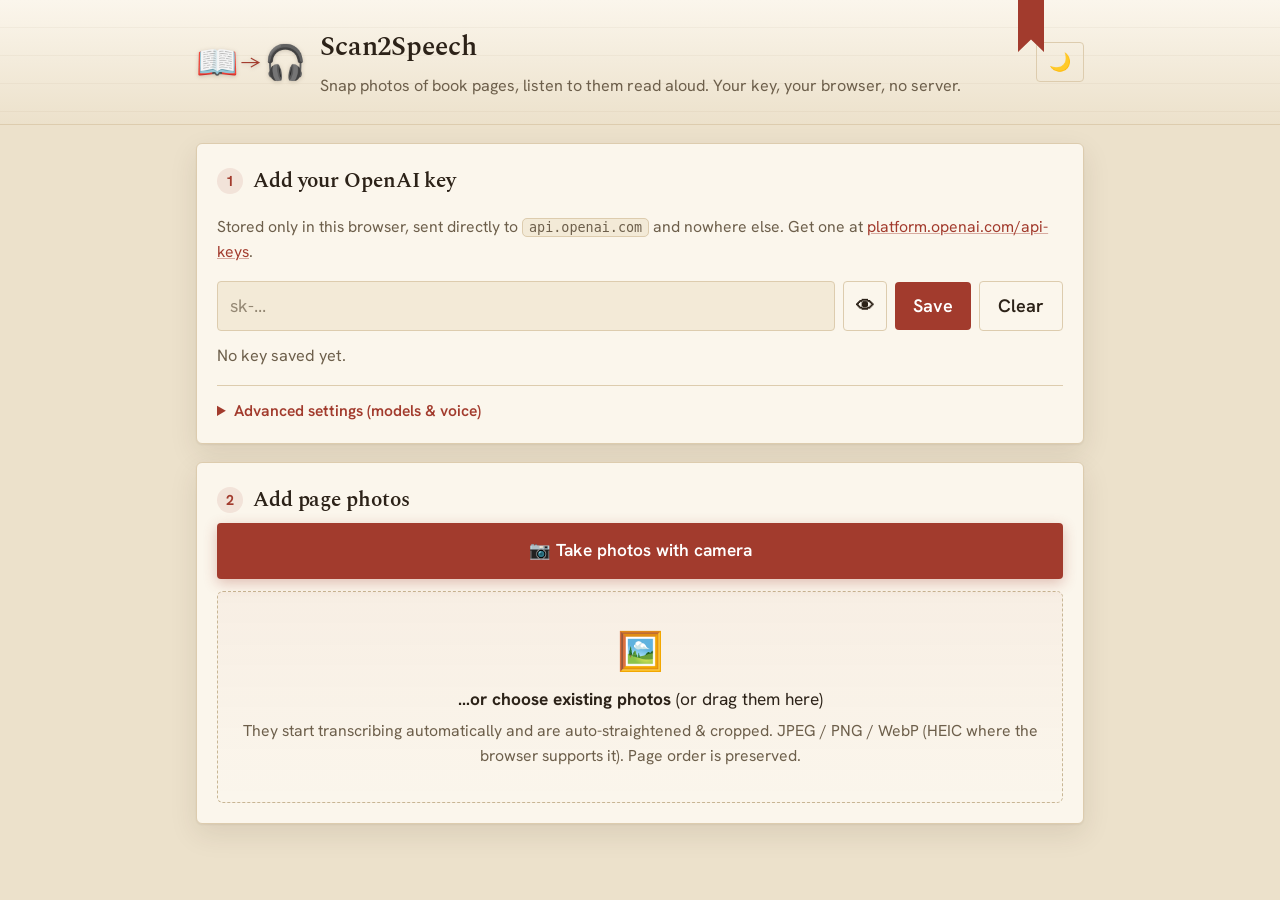
==== commit d54a0e4d: "Theme: paper-book look + day/night toggle (Claude Design hand-off); keep [hidden] camera fix" ====
--- a/index.html
+++ b/index.html
@@ -3,9 +3,19 @@
 <head>
   <meta charset="UTF-8" />
   <meta name="viewport" content="width=device-width, initial-scale=1.0, viewport-fit=cover" />
-  <meta name="color-scheme" content="dark light" />
+  <meta name="color-scheme" content="light dark" />
   <title>Scan2Speech — photos of book pages → audio</title>
   <meta name="description" content="Turn photos of physical book pages into listenable audio with your own OpenAI API key. No server, no account — runs entirely in your browser." />
+  <script>
+    /* Resolve theme before paint: saved choice → else system preference. */
+    (function () {
+      try {
+        var saved = localStorage.getItem('s2s-theme');
+        var sys = matchMedia('(prefers-color-scheme: dark)').matches ? 'dark' : 'light';
+        document.documentElement.setAttribute('data-theme', saved || sys);
+      } catch (e) {}
+    })();
+  </script>
   <link rel="stylesheet" href="styles.css" />
 </head>
 <body>
@@ -16,6 +26,8 @@
         <h1>Scan2Speech</h1>
         <p class="tagline">Snap photos of book pages, listen to them read aloud. Your key, your browser, no server.</p>
       </div>
+      <span class="bookmark-ribbon" aria-hidden="true"></span>
+      <button id="themeToggle" class="ghost icon theme-toggle" type="button" aria-label="Switch theme">🌙</button>
     </div>
   </header>
 
@@ -153,6 +165,28 @@
   <audio id="audio" preload="auto"></audio>
   <div id="toast" class="toast" aria-live="assertive" hidden></div>
 
+  <script>
+    /* Day/night toggle — flips <html data-theme>, persists the choice. */
+    (function () {
+      var btn = document.getElementById('themeToggle');
+      if (!btn) return;
+      var root = document.documentElement;
+      function sync() {
+        var dark = root.getAttribute('data-theme') === 'dark';
+        btn.textContent = dark ? '\u2600\uFE0F' : '\uD83C\uDF19';
+        var label = dark ? 'Switch to day reading' : 'Switch to night reading';
+        btn.setAttribute('aria-label', label);
+        btn.title = label;
+      }
+      sync();
+      btn.addEventListener('click', function () {
+        var next = root.getAttribute('data-theme') === 'dark' ? 'light' : 'dark';
+        root.setAttribute('data-theme', next);
+        try { localStorage.setItem('s2s-theme', next); } catch (e) {}
+        sync();
+      });
+    })();
+  </script>
   <script src="app.js"></script>
 </body>
 </html>
--- a/styles.css
+++ b/styles.css
@@ -1,42 +1,88 @@
+/* ============================================================
+   Scan2Speech — paper-book theme
+   Drop-in replacement for styles.css. Same selectors as the
+   original; restyled to feel like reading a paper book.
+
+   THEME MODEL — explicit day/night toggle:
+   • Theming keys off  <html data-theme="light|dark">.
+   • A tiny inline script in index.html sets that attribute before
+     paint — from the saved choice, else the system preference —
+     so there's no flash and the in-app toggle can override it.
+   • Day reading is the default; night reading is the dark block.
+
+   Bookmark-ribbon red accent; Spectral serif for reading, Hanken
+   Grotesk for UI. Fonts + ribbon are pure CSS — no markup needed
+   beyond the toggle button.
+   ============================================================ */
+
+@import url('https://fonts.googleapis.com/css2?family=Hanken+Grotesk:wght@400;500;600;700&family=Spectral:ital,wght@0,400;0,500;0,600;0,700;1,400;1,500&display=swap');
+
 :root {
-  --bg: #0e1016;
-  --bg-2: #161922;
-  --card: #1a1e29;
-  --line: #2b3140;
-  --line-2: #3a4256;
-  --fg: #eaedf4;
-  --muted: #98a1b3;
-  --accent: #7c6cff;
-  --accent-2: #6a58f5;
-  --accent-soft: rgba(124, 108, 255, 0.14);
-  --good: #43d6a0;
-  --warn: #f5b14c;
-  --bad: #ff6b6b;
-  --radius: 16px;
-  --radius-sm: 10px;
+  color-scheme: light;
+
+  /* Paper surfaces (day reading) */
+  --bg: #ece1cb;      /* tan desk — page */
+  --bg-2: #f3ead7;    /* inset fields */
+  --card: #fbf6ec;    /* paper sheet */
+  --line: #ddccae;    /* hairline rule */
+  --line-2: #c8b694;  /* stronger rule */
+  --fg: #2c2218;      /* warm ink text */
+  --muted: #6d5f4b;
+
+  /* Bookmark-ribbon accent + library status colors */
+  --accent: #a23b2d;
+  --accent-2: #87291d;
+  --accent-soft: rgba(162, 59, 45, 0.10);
+  --good: #4f7a4d;    /* clothbound green — audio ready */
+  --warn: #bd8a3c;    /* sepia ochre — in-progress */
+  --bad: #b23a2e;     /* brick red — error */
+  --ink-blue: #3a567e;/* fountain-pen ink — transcribed */
+
+  --radius: 6px;
+  --radius-sm: 4px;
   --maxw: 920px;
-  --shadow: 0 8px 30px rgba(0, 0, 0, 0.28);
+  --shadow: 0 1px 2px rgba(58, 42, 22, 0.06), 0 10px 28px rgba(58, 42, 22, 0.10);
+
+  --font-serif: "Spectral", Georgia, "Iowan Old Style", "Times New Roman", serif;
+  --font-sans: "Hanken Grotesk", system-ui, -apple-system, "Segoe UI", Roboto, sans-serif;
+}
+
+/* ── night reading (candle-lit sepia) — explicit or resolved-from-system ── */
+:root[data-theme="dark"] {
+  color-scheme: dark;
+  --bg: #1c1711; --bg-2: #18130d; --card: #2a231b; --line: #3c3225; --line-2: #51442f;
+  --fg: #ece0cc; --muted: #a89880;
+  --accent: #cc5a46; --accent-2: #b2402e; --accent-soft: rgba(204, 90, 70, 0.15);
+  --good: #7bb07a; --warn: #d9a857; --bad: #e0705f; --ink-blue: #8aa6d0;
+  --shadow: 0 1px 2px rgba(0, 0, 0, 0.30), 0 12px 30px rgba(0, 0, 0, 0.42);
 }
 
 * { box-sizing: border-box; }
+
+/* The hidden attribute must always win over component display rules
+ * (e.g. .cam/.player set display, which would otherwise override it). */
+[hidden] { display: none !important; }
 
 html, body {
   margin: 0;
   padding: 0;
   background: var(--bg);
   color: var(--fg);
-  font: 16px/1.6 system-ui, -apple-system, "Segoe UI", Roboto, sans-serif;
+  font: 1.0625rem/1.6 var(--font-sans);
   -webkit-font-smoothing: antialiased;
 }
 
 .wrap { max-width: var(--maxw); margin: 0 auto; padding: 0 16px; }
-a { color: var(--accent); text-decoration-color: rgba(124, 108, 255, 0.4); }
+a { color: var(--accent); text-decoration-color: rgba(162, 59, 45, 0.4); }
+:root[data-theme="dark"] a { text-decoration-color: rgba(204, 90, 70, 0.45); }
 
 code {
   background: var(--bg-2);
+  border: 1px solid var(--line);
   padding: 1px 6px;
-  border-radius: 6px;
-  font-size: 0.88em;
+  border-radius: 5px;
+  font-size: 0.85em;
+  font-family: ui-monospace, SFMono-Regular, "SF Mono", Menlo, Consolas, monospace;
 }
 
 .muted { color: var(--muted); }
@@ -46,15 +92,27 @@
 .app-header {
   border-bottom: 1px solid var(--line);
   background:
-    radial-gradient(120% 140% at 0% 0%, rgba(124, 108, 255, 0.16), transparent 60%),
-    linear-gradient(180deg, #141826, var(--bg));
-  padding: 22px 0;
-}
-.header-inner { display: flex; align-items: center; gap: 14px; }
-.logo { font-size: 1.8rem; display: flex; align-items: center; gap: 2px; filter: drop-shadow(0 2px 6px rgba(0,0,0,0.3)); }
-.logo-arrow { font-size: 1rem; color: var(--accent); margin: 0 1px; }
-.app-header h1 { margin: 0; font-size: 1.4rem; letter-spacing: -0.01em; }
-.tagline { margin: 2px 0 0; color: var(--muted); font-size: 0.92rem; }
+    repeating-linear-gradient(180deg, transparent 0 27px, rgba(120, 90, 50, 0.05) 27px 28px),
+    linear-gradient(180deg, var(--card), var(--bg));
+  padding: 26px 0;
+}
+.header-inner { position: relative; display: flex; align-items: center; gap: 14px; }
+/* bookmark ribbon hanging from the header's top edge, just left of the toggle */
+.bookmark-ribbon {
+  position: absolute; top: -26px; right: 56px;
+  width: 26px; height: 52px;
+  background: var(--accent);
+  clip-path: polygon(0 0, 100% 0, 100% 100%, 50% 76%, 0 100%);
+  box-shadow: 0 4px 8px rgba(58, 42, 22, 0.22);
+  pointer-events: none;
+}
+.logo { font-size: 2rem; display: flex; align-items: center; gap: 2px; filter: drop-shadow(0 1px 2px rgba(58, 42, 22, 0.2)); }
+.logo-arrow { font-size: 1.05rem; color: var(--accent); margin: 0 1px; }
+.app-header h1 { margin: 0; font-family: var(--font-serif); font-weight: 600; font-size: 1.6rem; letter-spacing: -0.005em; }
+.tagline { margin: 3px 0 0; color: var(--muted); font-size: 0.95rem; }
+
+/* day/night toggle button (pushed to the far right of the header row) */
+.theme-toggle { margin-left: auto; align-self: center; font-size: 1.05rem; line-height: 1; }
 
 /* ── layout ── */
 main { padding-bottom: 132px; }
@@ -67,7 +125,7 @@
   box-shadow: var(--shadow);
 }
 .card-head { display: flex; align-items: center; gap: 10px; margin-bottom: 6px; }
-.card-head h2, #pagesSection h2 { margin: 0; font-size: 1.12rem; letter-spacing: -0.01em; }
+.card-head h2, #pagesSection h2 { margin: 0; font-family: var(--font-serif); font-weight: 600; font-size: 1.25rem; letter-spacing: -0.005em; }
 .step {
   display: inline-grid; place-items: center;
   width: 26px; height: 26px; flex: 0 0 auto;
@@ -89,7 +147,7 @@
   width: 100%;
   transition: border-color .15s, box-shadow .15s;
 }
-input::placeholder, textarea::placeholder { color: #69728a; }
+input::placeholder, textarea::placeholder { color: var(--muted); opacity: 0.7; }
 input:focus, select:focus, textarea:focus {
   outline: none;
   border-color: var(--accent);
@@ -117,8 +175,8 @@
 button:disabled { opacity: 0.4; cursor: not-allowed; }
 button.ghost { background: transparent; color: var(--fg); border: 1px solid var(--line); }
 button.ghost:hover { background: var(--bg-2); border-color: var(--line-2); }
-button.ghost.danger { color: var(--bad); border-color: #4a2a30; }
-button.ghost.danger:hover { background: rgba(255, 107, 107, 0.08); }
+button.ghost.danger { color: var(--bad); border-color: rgba(178, 58, 46, 0.45); }
+button.ghost.danger:hover { background: rgba(178, 58, 46, 0.08); }
 button.icon { padding: 10px 12px; }
 
 .status { margin: 12px 0 0; min-height: 1.2em; font-size: 0.9em; color: var(--muted); }
@@ -142,7 +200,7 @@
   text-align: center;
   cursor: pointer;
   transition: border-color .15s, background .15s, transform .1s;
-  background: linear-gradient(180deg, rgba(124,108,255,0.03), transparent);
+  background: linear-gradient(180deg, rgba(162, 59, 45, 0.04), transparent);
 }
 .dropzone:hover, .dropzone.drag {
   border-color: var(--accent);
@@ -159,7 +217,7 @@
   padding: 14px;
   font-size: 1.02rem;
   margin-bottom: 12px;
-  box-shadow: 0 4px 16px rgba(124, 108, 255, 0.32);
+  box-shadow: 0 4px 14px rgba(162, 59, 45, 0.30);
 }
 .check { flex-direction: row !important; align-items: center; gap: 8px !important; color: var(--fg) !important; }
 .check input { width: auto; }
@@ -216,7 +274,7 @@
   height: 100%;
   width: 0%;
   border-radius: 999px;
-  background: linear-gradient(90deg, var(--accent), #57c8ff);
+  background: linear-gradient(90deg, var(--warn), var(--accent));
   transition: width .35s ease;
 }
 .batch-row { display: flex; align-items: center; gap: 12px; flex-wrap: wrap; margin-top: 10px; }
@@ -237,7 +295,7 @@
   box-shadow: var(--shadow);
   transition: border-color .2s, box-shadow .2s;
 }
-.page.playing { border-color: var(--accent); box-shadow: 0 0 0 1px var(--accent), 0 0 24px rgba(124,108,255,0.18); }
+.page.playing { border-color: var(--accent); box-shadow: 0 0 0 1px var(--accent), 0 0 0 5px var(--accent-soft); }
 .page .thumb {
   width: 92px; height: 124px;
   object-fit: cover;
@@ -255,13 +313,13 @@
   cursor: zoom-in;
 }
 .thumb-link .thumb { width: 100%; height: 100%; border-radius: 0; transition: transform .2s, filter .2s; }
-.thumb-link:hover .thumb, .thumb-link:focus-visible .thumb { transform: scale(1.06); filter: brightness(1.08); }
+.thumb-link:hover .thumb, .thumb-link:focus-visible .thumb { transform: scale(1.06); filter: brightness(1.05); }
 .thumb-zoom {
   position: absolute; right: 4px; bottom: 4px;
   width: 20px; height: 20px;
   display: grid; place-items: center;
   font-size: 0.7rem; color: #fff;
-  background: rgba(0, 0, 0, 0.55);
+  background: rgba(44, 34, 24, 0.6);
   border-radius: 6px;
   opacity: 0; transition: opacity .15s;
   pointer-events: none;
@@ -275,6 +333,7 @@
 .badge {
   font-size: 0.74em;
   font-weight: 600;
+  letter-spacing: 0.02em;
   padding: 3px 10px;
   border-radius: 999px;
   border: 1px solid var(--line);
@@ -282,19 +341,24 @@
   white-space: nowrap;
   display: inline-flex; align-items: center; gap: 5px;
 }
-.badge.b-transcribing, .badge.b-generating { color: var(--warn); border-color: #4a3f24; background: rgba(245,177,76,0.08); }
-.badge.b-transcribed { color: #8aa6ff; border-color: #2c3a63; background: rgba(124,108,255,0.08); }
-.badge.b-audio { color: var(--good); border-color: #234a3a; background: rgba(67,214,160,0.08); }
-.badge.b-error { color: var(--bad); border-color: #4a2a30; background: rgba(255,107,107,0.08); }
-
-.page textarea { margin-top: 12px; min-height: 110px; resize: vertical; line-height: 1.6; }
+.badge.b-transcribing, .badge.b-generating { color: var(--warn); border-color: rgba(189, 138, 60, 0.45); background: rgba(189, 138, 60, 0.13); }
+.badge.b-transcribed { color: var(--ink-blue); border-color: rgba(58, 86, 126, 0.40); background: rgba(58, 86, 126, 0.12); }
+.badge.b-audio { color: var(--good); border-color: rgba(79, 122, 77, 0.42); background: rgba(79, 122, 77, 0.13); }
+.badge.b-error { color: var(--bad); border-color: rgba(178, 58, 46, 0.42); background: rgba(178, 58, 46, 0.10); }
+:root[data-theme="dark"] .badge.b-transcribing, :root[data-theme="dark"] .badge.b-generating { background: rgba(217, 168, 87, 0.14); }
+:root[data-theme="dark"] .badge.b-transcribed { background: rgba(138, 166, 208, 0.14); }
+:root[data-theme="dark"] .badge.b-audio { background: rgba(123, 176, 122, 0.14); }
+:root[data-theme="dark"] .badge.b-error { background: rgba(224, 112, 95, 0.14); }
+
+/* transcribed pages read in serif, like a book */
+.page textarea { margin-top: 12px; min-height: 110px; resize: vertical; font-family: var(--font-serif); font-size: 1.0625rem; line-height: 1.75; padding: 12px 14px; }
 .page-actions { display: flex; gap: 8px; flex-wrap: wrap; margin-top: 12px; align-items: center; }
 .page-actions button { padding: 7px 13px; font-size: 0.86em; }
-.page-err { color: var(--bad); font-size: 0.85em; margin-top: 10px; background: rgba(255,107,107,0.07); border: 1px solid #4a2a30; border-radius: var(--radius-sm); padding: 8px 10px; }
+.page-err { color: var(--bad); font-size: 0.85em; margin-top: 10px; background: rgba(178, 58, 46, 0.07); border: 1px solid rgba(178, 58, 46, 0.42); border-radius: var(--radius-sm); padding: 8px 10px; }
 .chips { font-size: 0.78em; color: var(--muted); }
 .spinner {
   width: 12px; height: 12px; border-radius: 50%;
-  border: 2px solid rgba(255,255,255,0.18); border-top-color: currentColor;
+  border: 2px solid rgba(120, 90, 50, 0.2); border-top-color: currentColor;
   display: inline-block; animation: spin .7s linear infinite;
 }
 @keyframes spin { to { transform: rotate(360deg); } }
@@ -302,18 +366,19 @@
 /* ── player ── */
 .player {
   position: fixed; left: 0; right: 0; bottom: 0;
-  background: rgba(20, 23, 32, 0.86);
+  background: rgba(251, 246, 236, 0.90);
   border-top: 1px solid var(--line);
-  backdrop-filter: blur(14px); -webkit-backdrop-filter: blur(14px);
+  backdrop-filter: blur(8px); -webkit-backdrop-filter: blur(8px);
   padding: 12px 0 calc(12px + env(safe-area-inset-bottom));
   z-index: 50;
-  box-shadow: 0 -8px 30px rgba(0,0,0,0.3);
-}
+  box-shadow: 0 -6px 22px rgba(58, 42, 22, 0.14);
+}
+:root[data-theme="dark"] .player { background: rgba(42, 35, 27, 0.92); }
 .player-inner { display: flex; align-items: center; gap: 14px; }
 .big-play {
   width: 56px; height: 56px; border-radius: 50%;
   font-size: 1.25rem; padding: 0; flex: 0 0 auto;
-  box-shadow: 0 4px 16px rgba(124,108,255,0.4);
+  box-shadow: 0 4px 14px rgba(162, 59, 45, 0.3);
 }
 .player-mid { flex: 1 1 auto; min-width: 0; }
 .p-now { font-size: 0.86em; color: var(--fg); white-space: nowrap; overflow: hidden; text-overflow: ellipsis; font-weight: 500; }
@@ -326,13 +391,14 @@
 /* ── toast ── */
 .toast {
   position: fixed; left: 50%; bottom: 104px; transform: translateX(-50%);
-  background: #232838; color: var(--fg);
+  background: #fffdf6; color: var(--fg);
   border: 1px solid var(--line-2);
-  padding: 11px 18px; border-radius: 12px;
-  max-width: 90%; z-index: 60; box-shadow: 0 8px 30px rgba(0,0,0,0.45);
+  padding: 11px 18px; border-radius: 10px;
+  max-width: 90%; z-index: 60; box-shadow: 0 10px 30px rgba(40, 28, 14, 0.22);
   font-size: 0.92em;
   animation: toast-in .2s ease;
 }
+:root[data-theme="dark"] .toast { background: #322a20; }
 @keyframes toast-in { from { opacity: 0; transform: translate(-50%, 8px); } }
 
 .footer-space { height: 12px; }
@@ -345,17 +411,6 @@
   .batch-row .status { flex-basis: 100%; }
   .player-ctrls .icon { padding: 9px; }
   .speed { padding: 8px 4px; }
-  .app-header h1 { font-size: 1.25rem; }
-}
-
-@media (prefers-color-scheme: light) {
-  :root {
-    --bg: #f3f5fb; --bg-2: #fff; --card: #fff; --line: #e1e5ef; --line-2: #cfd6e4;
-    --fg: #1a1f2b; --muted: #5d6577;
-    --accent-soft: rgba(124, 108, 255, 0.1);
-    --shadow: 0 6px 22px rgba(40, 50, 80, 0.08);
-  }
-  .app-header { background: radial-gradient(120% 140% at 0% 0%, rgba(124,108,255,0.1), transparent 60%), linear-gradient(180deg, #fff, var(--bg)); }
-  .player { background: rgba(255,255,255,0.85); }
-  .toast { background: #fff; }
-}
+  .app-header h1 { font-size: 1.4rem; }
+  .bookmark-ribbon { right: 52px; }
+}
